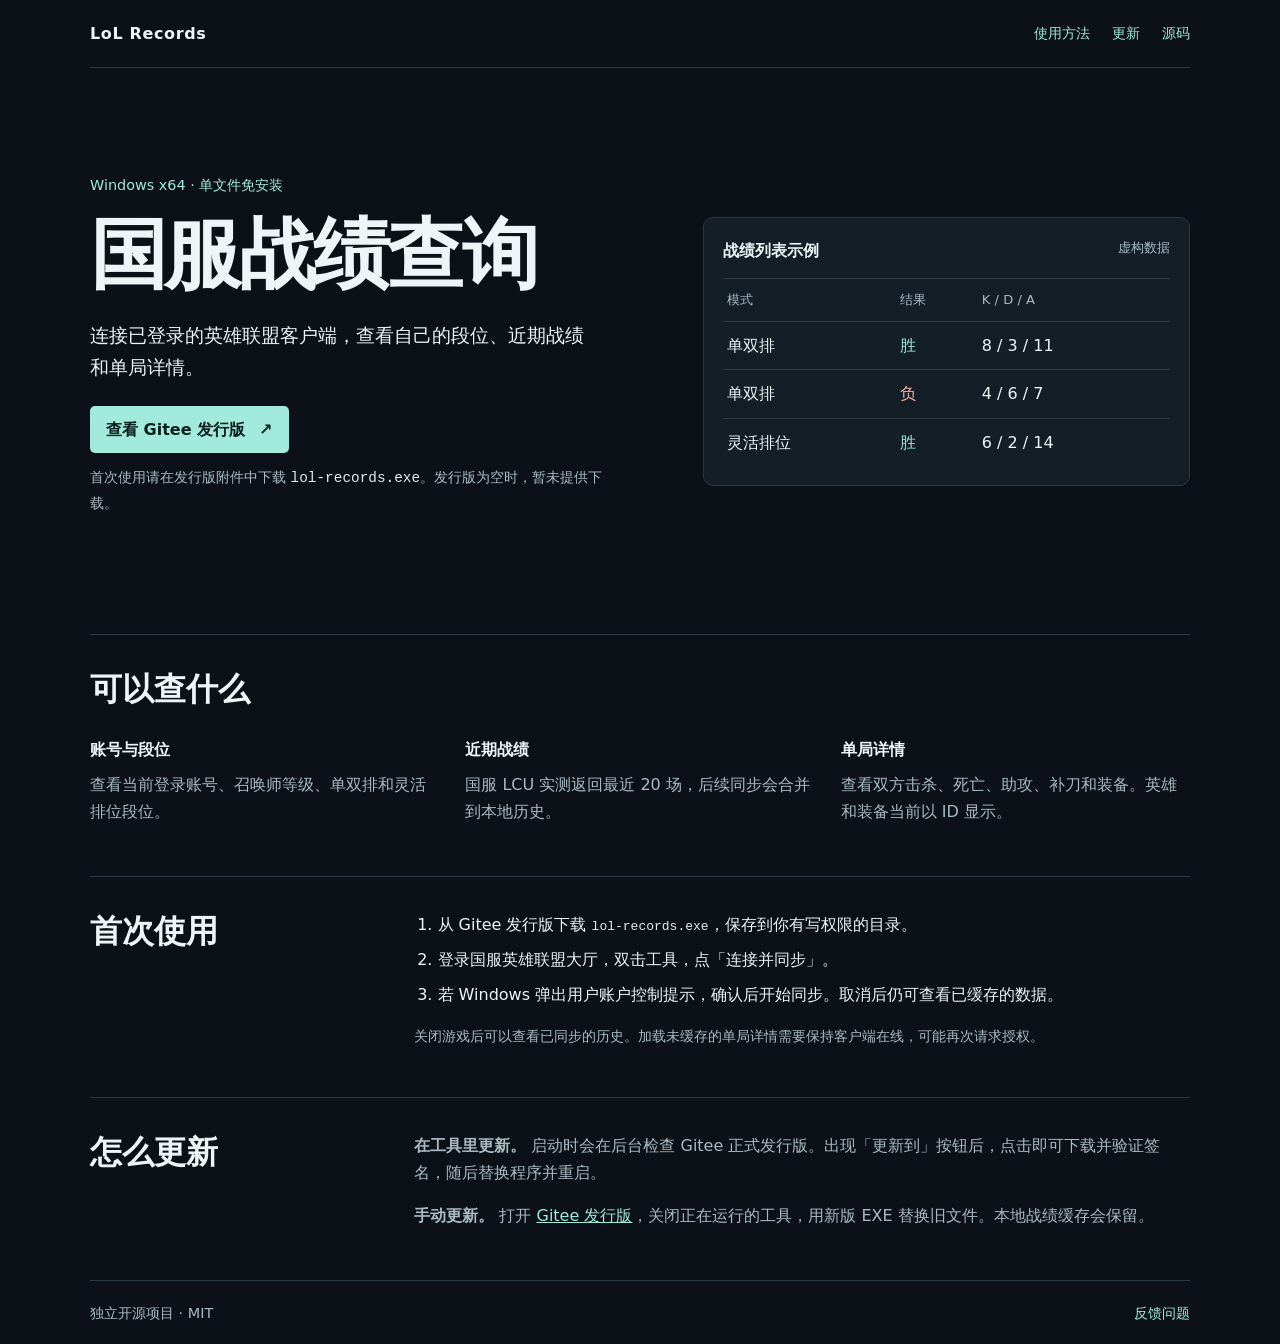
==== index.html @ 70475a33 "Publish LoL Records product page" ====
<!doctype html>
<html lang="zh-CN">
<head>
  <meta charset="utf-8">
  <meta name="viewport" content="width=device-width, initial-scale=1">
  <meta name="description" content="Windows 免安装的英雄联盟国服战绩查询工具。查看本人段位、近期战绩和单局详情。">
  <title>国服战绩查询 · LoL Records</title>
  <link rel="stylesheet" href="style.css">
</head>
<body>
  <header class="wrap top">
    <a class="brand" href="#home">LoL Records</a>
    <nav aria-label="页面导航">
      <a href="#start">使用方法</a>
      <a href="#updates">更新</a>
      <a href="https://gitee.com/zeng-yehong/lol-records">源码</a>
    </nav>
  </header>
  <main id="home" class="wrap">
    <section class="hero" aria-labelledby="title">
      <div>
        <p class="label">Windows x64 · 单文件免安装</p>
        <h1 id="title">国服战绩查询</h1>
        <p class="intro">连接已登录的英雄联盟客户端，查看自己的段位、近期战绩和单局详情。</p>
        <a class="button" href="https://gitee.com/zeng-yehong/lol-records/releases">查看 Gitee 发行版 <span aria-hidden="true">↗</span></a>
        <p class="muted">首次使用请在发行版附件中下载 <code>lol-records.exe</code>。发行版为空时，暂未提供下载。</p>
      </div>
      <figure class="sample">
        <figcaption>战绩列表示例 <span>虚构数据</span></figcaption>
        <table>
          <thead><tr><th scope="col">模式</th><th scope="col">结果</th><th scope="col">K / D / A</th></tr></thead>
          <tbody>
            <tr><td>单双排</td><td class="win">胜</td><td>8 / 3 / 11</td></tr>
            <tr><td>单双排</td><td class="loss">负</td><td>4 / 6 / 7</td></tr>
            <tr><td>灵活排位</td><td class="win">胜</td><td>6 / 2 / 14</td></tr>
          </tbody>
        </table>
      </figure>
    </section>
    <section class="band" aria-labelledby="features">
      <h2 id="features">可以查什么</h2>
      <div class="features">
        <div><h3>账号与段位</h3><p>查看当前登录账号、召唤师等级、单双排和灵活排位段位。</p></div>
        <div><h3>近期战绩</h3><p>国服 LCU 实测返回最近 20 场，后续同步会合并到本地历史。</p></div>
        <div><h3>单局详情</h3><p>查看双方击杀、死亡、助攻、补刀和装备。英雄和装备当前以 ID 显示。</p></div>
      </div>
    </section>
    <section class="band split" id="start">
      <h2>首次使用</h2>
      <div>
        <ol>
          <li>从 Gitee 发行版下载 <code>lol-records.exe</code>，保存到你有写权限的目录。</li>
          <li>登录国服英雄联盟大厅，双击工具，点「连接并同步」。</li>
          <li>若 Windows 弹出用户账户控制提示，确认后开始同步。取消后仍可查看已缓存的数据。</li>
        </ol>
        <p class="muted">关闭游戏后可以查看已同步的历史。加载未缓存的单局详情需要保持客户端在线，可能再次请求授权。</p>
      </div>
    </section>
    <section class="band split" id="updates">
      <h2>怎么更新</h2>
      <div>
        <p><strong>在工具里更新。</strong> 启动时会在后台检查 Gitee 正式发行版。出现「更新到」按钮后，点击即可下载并验证签名，随后替换程序并重启。</p>
        <p><strong>手动更新。</strong> 打开 <a href="https://gitee.com/zeng-yehong/lol-records/releases">Gitee 发行版</a>，关闭正在运行的工具，用新版 EXE 替换旧文件。本地战绩缓存会保留。</p>
      </div>
    </section>
  </main>
  <footer class="wrap foot">
    <span>独立开源项目 · MIT</span>
    <a href="https://gitee.com/zeng-yehong/lol-records/issues">反馈问题</a>
  </footer>
</body>
</html>
---- style.css ----
:root {
  color-scheme: dark;
  font-family: Inter, "Microsoft YaHei UI", system-ui, sans-serif;
  color: #edf5f6;
  background: #0b1116;
  --muted: #a9bac4;
  --line: #2b3943;
  --accent: #a2eadb;
}
* { box-sizing: border-box; }
html { scroll-behavior: smooth; }
body { margin: 0; line-height: 1.7; }
a { color: var(--accent); }
a:focus-visible { outline: 3px solid var(--accent); outline-offset: 5px; }
.wrap { width: min(1100px, calc(100% - 48px)); margin-inline: auto; }
.top, .foot { display: flex; flex-wrap: wrap; align-items: center; justify-content: space-between; gap: 12px; padding-block: 20px; }
.top { border-bottom: 1px solid var(--line); }
.top a, .foot a { text-decoration: none; }
.brand { color: inherit; font-weight: 750; letter-spacing: .04em; }
nav { display: flex; flex-wrap: wrap; gap: 22px; font-size: .9rem; }
.hero { display: grid; grid-template-columns: 1.1fr 1fr; align-items: center; gap: clamp(28px, 6vw, 82px); padding-block: clamp(48px, 10vw, 105px); }
.label { color: var(--accent); font-size: .9rem; }
h1, h2, h3, p { margin-top: 0; }
h1 { font-size: clamp(2.35rem, 6.8vw, 4.8rem); line-height: 1.13; margin-bottom: 20px; letter-spacing: -.035em; }
h2 { line-height: 1.25; font-size: clamp(1.5rem, 3.4vw, 2rem); }
h3 { font-size: 1rem; margin-bottom: 8px; }
.intro { font-size: 1.18rem; max-width: 32rem; }
.muted { color: var(--muted); font-size: .9rem; }
.button { display: inline-flex; align-items: center; gap: 14px; padding: 10px 16px; margin: 4px 0 12px; background: var(--accent); color: #09201c; border-radius: 5px; font-weight: 750; text-decoration: none; }
.button:hover { background: #c6f9ef; }
.sample { margin: 0; padding: 19px; border: 1px solid var(--line); border-radius: 10px; background: #131e27; }
figcaption { margin-bottom: 14px; font-weight: 700; display: flex; flex-wrap: wrap; justify-content: space-between; gap: 8px; }
figcaption span { font-weight: 400; color: var(--muted); font-size: .8rem; }
table { border-collapse: collapse; width: 100%; font-variant-numeric: tabular-nums; }
th, td { padding: 10px 4px; text-align: left; border-top: 1px solid var(--line); }
th { font-size: .82rem; color: var(--muted); font-weight: 500; }
.win { color: #a2eadb; }
.loss { color: #ffb5af; }
.band { border-top: 1px solid var(--line); padding-block: 34px; }
.band p { color: var(--muted); }
.features { display: grid; grid-template-columns: repeat(3, 1fr); gap: 26px; }
.split { display: grid; grid-template-columns: minmax(140px, 1fr) 2.6fr; gap: 26px; }
ol { padding-left: 1.45rem; margin-top: 0; }
li + li { margin-top: 8px; }
code { color: #e0eeef; overflow-wrap: anywhere; }
.foot { color: var(--muted); border-top: 1px solid var(--line); font-size: .9rem; }
@media (max-width: 700px) {
  .wrap { width: calc(100% - 32px); }
  .hero, .features, .split { grid-template-columns: 1fr; }
  .features, .split { gap: 12px; }
}
@media (prefers-reduced-motion: reduce) { html { scroll-behavior: auto; } }
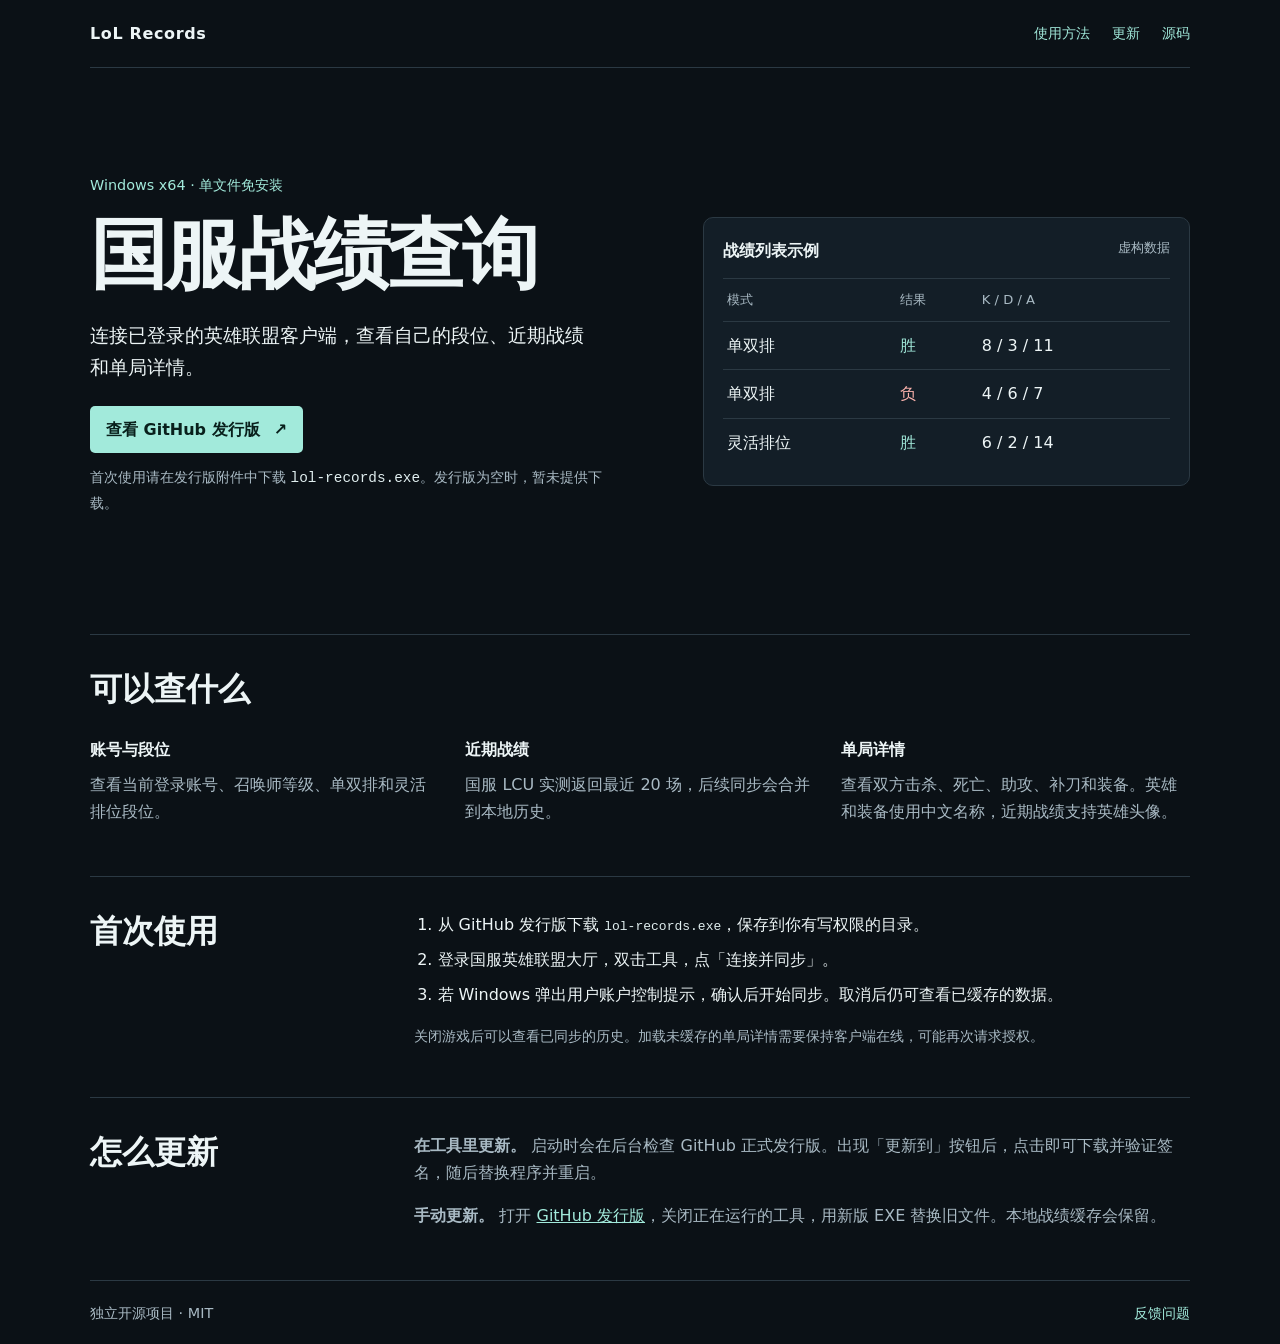
==== commit e0d9f4a6: "Move release updates and project links to GitHub" ====
--- a/index.html
+++ b/index.html
@@ -13,7 +13,7 @@
     <nav aria-label="页面导航">
       <a href="#start">使用方法</a>
       <a href="#updates">更新</a>
-      <a href="https://gitee.com/zeng-yehong/lol-records">源码</a>
+      <a href="https://github.com/FFACK/lol-records">源码</a>
     </nav>
   </header>
   <main id="home" class="wrap">
@@ -22,7 +22,7 @@
         <p class="label">Windows x64 · 单文件免安装</p>
         <h1 id="title">国服战绩查询</h1>
         <p class="intro">连接已登录的英雄联盟客户端，查看自己的段位、近期战绩和单局详情。</p>
-        <a class="button" href="https://gitee.com/zeng-yehong/lol-records/releases">查看 Gitee 发行版 <span aria-hidden="true">↗</span></a>
+        <a class="button" href="https://github.com/FFACK/lol-records/releases">查看 GitHub 发行版 <span aria-hidden="true">↗</span></a>
         <p class="muted">首次使用请在发行版附件中下载 <code>lol-records.exe</code>。发行版为空时，暂未提供下载。</p>
       </div>
       <figure class="sample">
@@ -42,14 +42,14 @@
       <div class="features">
         <div><h3>账号与段位</h3><p>查看当前登录账号、召唤师等级、单双排和灵活排位段位。</p></div>
         <div><h3>近期战绩</h3><p>国服 LCU 实测返回最近 20 场，后续同步会合并到本地历史。</p></div>
-        <div><h3>单局详情</h3><p>查看双方击杀、死亡、助攻、补刀和装备。英雄和装备当前以 ID 显示。</p></div>
+        <div><h3>单局详情</h3><p>查看双方击杀、死亡、助攻、补刀和装备。英雄和装备使用中文名称，近期战绩支持英雄头像。</p></div>
       </div>
     </section>
     <section class="band split" id="start">
       <h2>首次使用</h2>
       <div>
         <ol>
-          <li>从 Gitee 发行版下载 <code>lol-records.exe</code>，保存到你有写权限的目录。</li>
+          <li>从 GitHub 发行版下载 <code>lol-records.exe</code>，保存到你有写权限的目录。</li>
           <li>登录国服英雄联盟大厅，双击工具，点「连接并同步」。</li>
           <li>若 Windows 弹出用户账户控制提示，确认后开始同步。取消后仍可查看已缓存的数据。</li>
         </ol>
@@ -59,14 +59,14 @@
     <section class="band split" id="updates">
       <h2>怎么更新</h2>
       <div>
-        <p><strong>在工具里更新。</strong> 启动时会在后台检查 Gitee 正式发行版。出现「更新到」按钮后，点击即可下载并验证签名，随后替换程序并重启。</p>
-        <p><strong>手动更新。</strong> 打开 <a href="https://gitee.com/zeng-yehong/lol-records/releases">Gitee 发行版</a>，关闭正在运行的工具，用新版 EXE 替换旧文件。本地战绩缓存会保留。</p>
+        <p><strong>在工具里更新。</strong> 启动时会在后台检查 GitHub 正式发行版。出现「更新到」按钮后，点击即可下载并验证签名，随后替换程序并重启。</p>
+        <p><strong>手动更新。</strong> 打开 <a href="https://github.com/FFACK/lol-records/releases">GitHub 发行版</a>，关闭正在运行的工具，用新版 EXE 替换旧文件。本地战绩缓存会保留。</p>
       </div>
     </section>
   </main>
   <footer class="wrap foot">
     <span>独立开源项目 · MIT</span>
-    <a href="https://gitee.com/zeng-yehong/lol-records/issues">反馈问题</a>
+    <a href="https://github.com/FFACK/lol-records/issues">反馈问题</a>
   </footer>
 </body>
 </html>
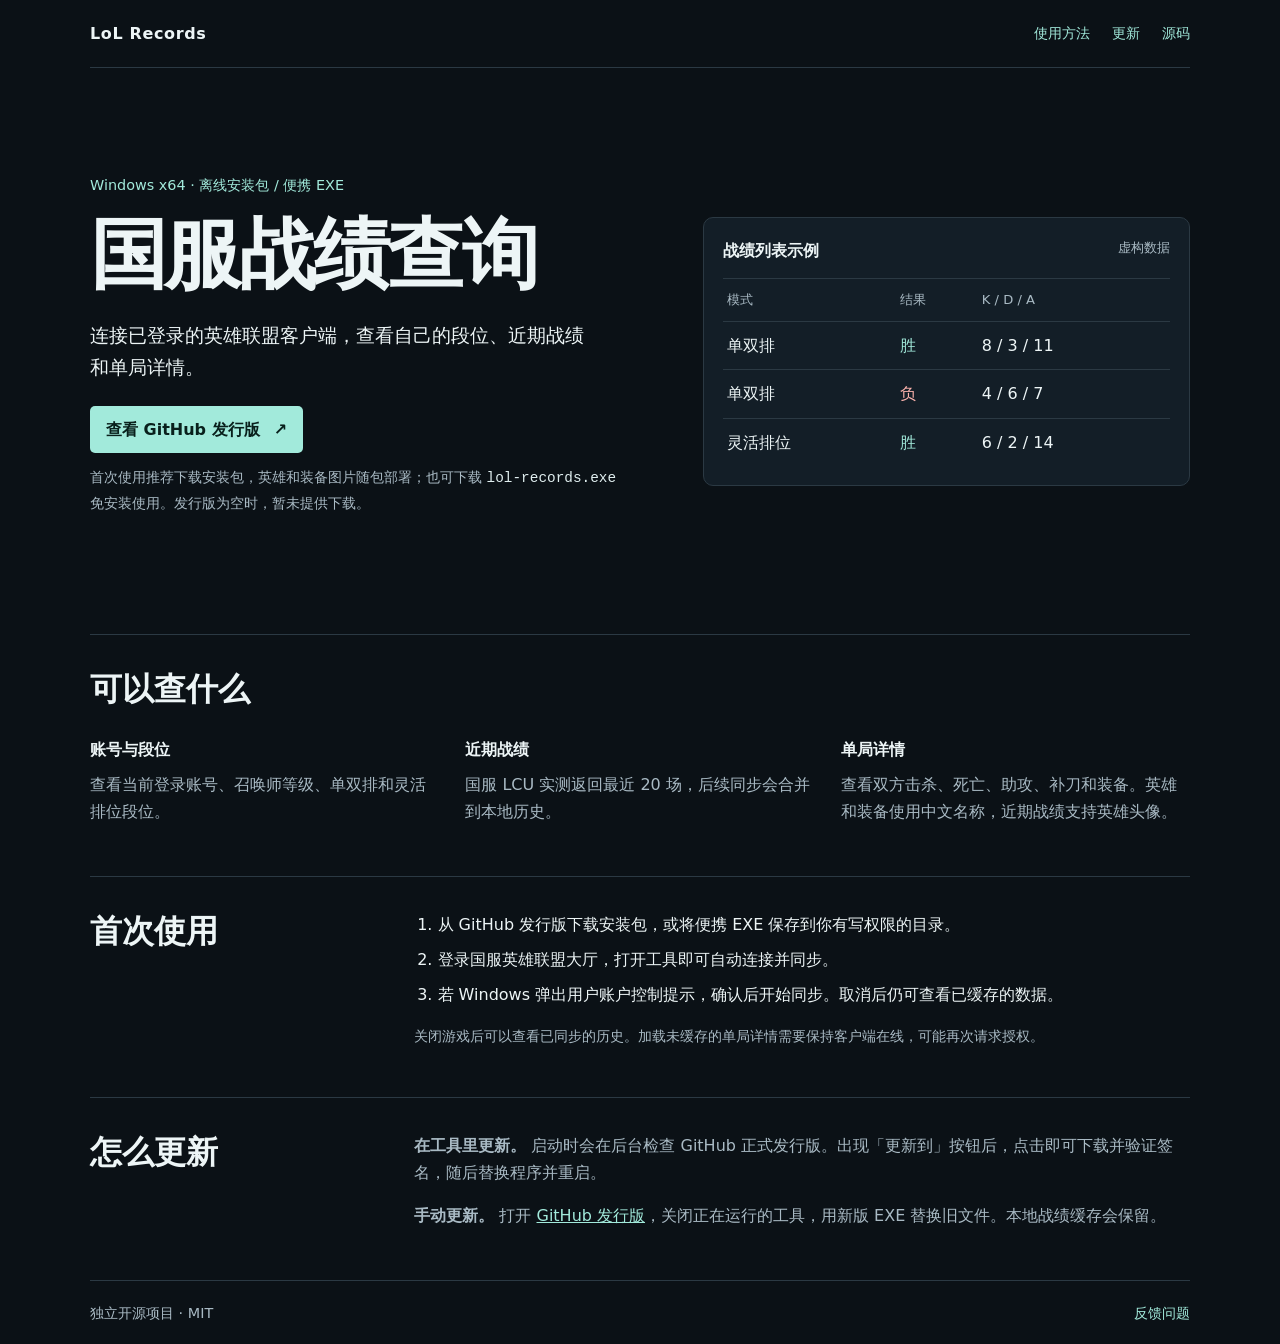
==== commit b9682205: "feat: add offline asset installer while preserving portable exe" ====
--- a/index.html
+++ b/index.html
@@ -3,7 +3,7 @@
 <head>
   <meta charset="utf-8">
   <meta name="viewport" content="width=device-width, initial-scale=1">
-  <meta name="description" content="Windows 免安装的英雄联盟国服战绩查询工具。查看本人段位、近期战绩和单局详情。">
+  <meta name="description" content="Windows 英雄联盟国服战绩查询工具，提供包含图片的安装包与免安装 EXE。查看段位、近期战绩和单局详情。">
   <title>国服战绩查询 · LoL Records</title>
   <link rel="stylesheet" href="style.css">
 </head>
@@ -19,11 +19,11 @@
   <main id="home" class="wrap">
     <section class="hero" aria-labelledby="title">
       <div>
-        <p class="label">Windows x64 · 单文件免安装</p>
+        <p class="label">Windows x64 · 离线安装包 / 便携 EXE</p>
         <h1 id="title">国服战绩查询</h1>
         <p class="intro">连接已登录的英雄联盟客户端，查看自己的段位、近期战绩和单局详情。</p>
         <a class="button" href="https://github.com/FFACK/lol-records/releases">查看 GitHub 发行版 <span aria-hidden="true">↗</span></a>
-        <p class="muted">首次使用请在发行版附件中下载 <code>lol-records.exe</code>。发行版为空时，暂未提供下载。</p>
+        <p class="muted">首次使用推荐下载安装包，英雄和装备图片随包部署；也可下载 <code>lol-records.exe</code> 免安装使用。发行版为空时，暂未提供下载。</p>
       </div>
       <figure class="sample">
         <figcaption>战绩列表示例 <span>虚构数据</span></figcaption>
@@ -49,8 +49,8 @@
       <h2>首次使用</h2>
       <div>
         <ol>
-          <li>从 GitHub 发行版下载 <code>lol-records.exe</code>，保存到你有写权限的目录。</li>
-          <li>登录国服英雄联盟大厅，双击工具，点「连接并同步」。</li>
+          <li>从 GitHub 发行版下载安装包，或将便携 EXE 保存到你有写权限的目录。</li>
+          <li>登录国服英雄联盟大厅，打开工具即可自动连接并同步。</li>
           <li>若 Windows 弹出用户账户控制提示，确认后开始同步。取消后仍可查看已缓存的数据。</li>
         </ol>
         <p class="muted">关闭游戏后可以查看已同步的历史。加载未缓存的单局详情需要保持客户端在线，可能再次请求授权。</p>
